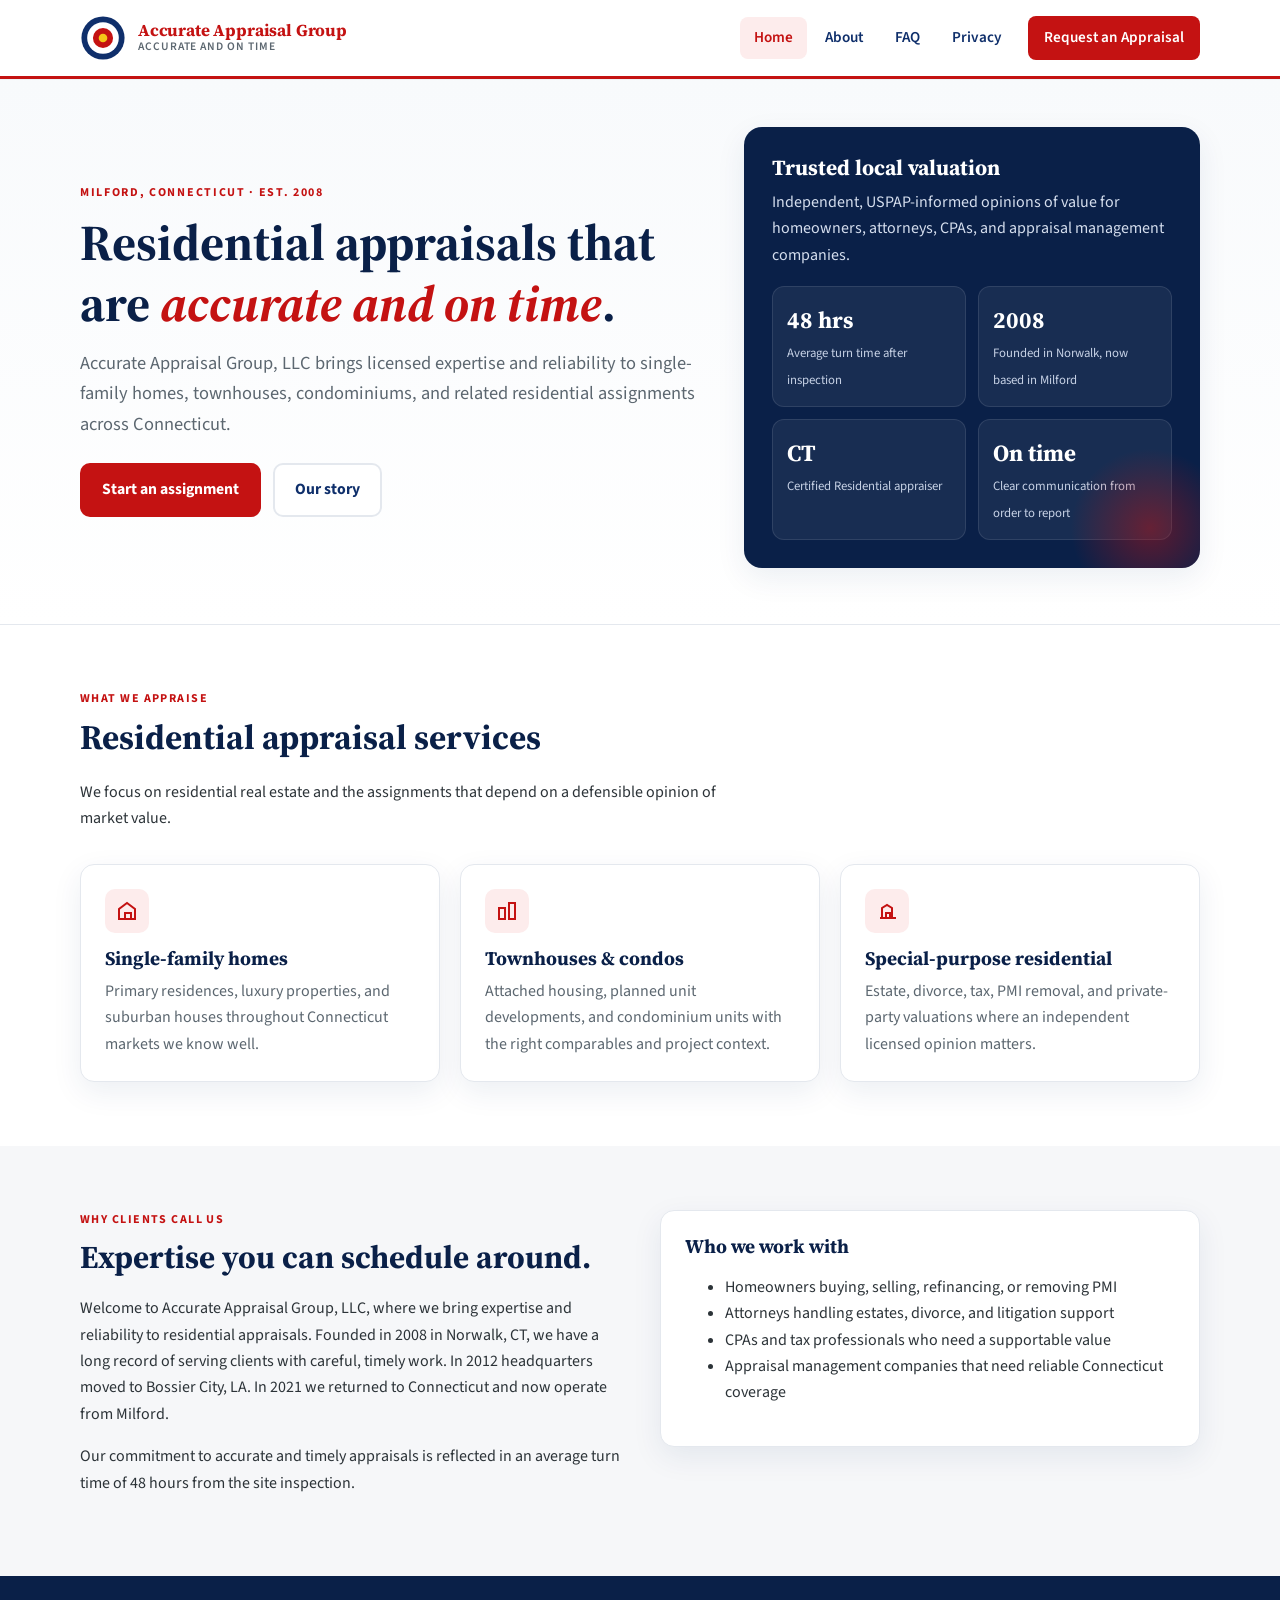
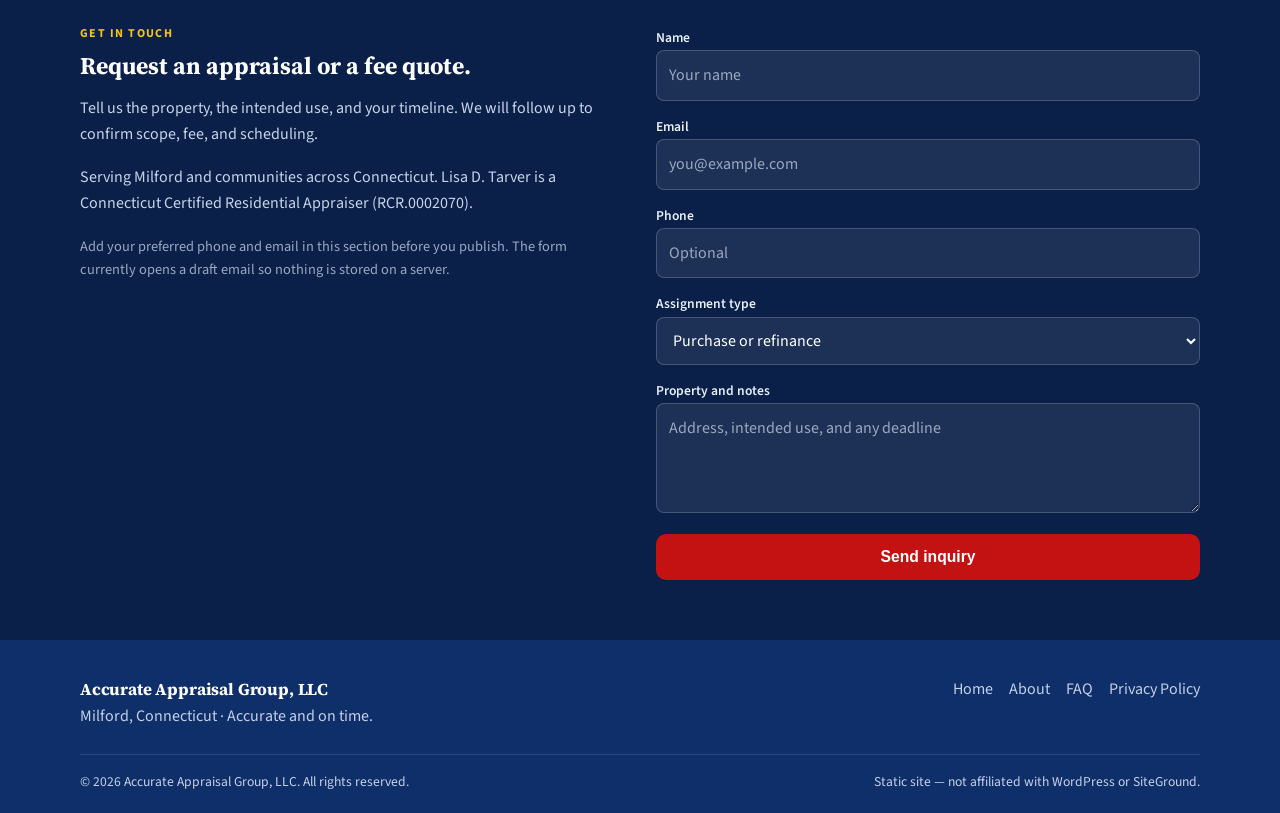
==== index.html @ 0fe3b52c "Fix stylesheet link path in index.html" ====
<!DOCTYPE html>
<html lang="en">
<head>
  <meta charset="utf-8">
  <meta name="viewport" content="width=device-width, initial-scale=1">
  <title>Accurate Appraisal Group, LLC | Residential Appraisals in Connecticut</title>
  <meta name="description" content="Accurate Appraisal Group, LLC provides accurate, timely residential appraisals in Connecticut. Founded in 2008. Average 48-hour turn time from inspection. Milford, CT.">
  <link rel="preconnect" href="https://fonts.googleapis.com">
  <link rel="preconnect" href="https://fonts.gstatic.com" crossorigin>
  <link href="https://fonts.googleapis.com/css2?family=Source+Sans+3:wght@400;600;700&family=Source+Serif+4:ital,wght@0,600;0,700;1,600&display=swap" rel="stylesheet">
  <link rel="stylesheet" href="styles.css">
  <link rel="icon" href="data:image/svg+xml,%3Csvg xmlns='http://www.w3.org/2000/svg' viewBox='0 0 64 64'%3E%3Ccircle cx='32' cy='32' r='30' fill='%230f2f6b'/%3E%3Ccircle cx='32' cy='32' r='22' fill='%23ffffff'/%3E%3Ccircle cx='32' cy='32' r='14' fill='%23c41212'/%3E%3Ccircle cx='32' cy='32' r='6' fill='%23f5c518'/%3E%3C/svg%3E">
</head>
<body>
  <header class="site-header">
    <div class="wrap header-inner">
      <a class="brand" href="index.html">
        <svg class="brand-mark" viewBox="0 0 64 64" aria-hidden="true">
          <circle cx="32" cy="32" r="30" fill="#0f2f6b"/>
          <circle cx="32" cy="32" r="22" fill="#fff"/>
          <circle cx="32" cy="32" r="14" fill="#c41212"/>
          <circle cx="32" cy="32" r="6" fill="#f5c518"/>
        </svg>
        <span class="brand-text">
          <span class="brand-name">Accurate Appraisal Group</span>
          <span class="brand-tag">Accurate and on time</span>
        </span>
      </a>
      <button class="menu-toggle" aria-label="Open menu" aria-expanded="false"><span></span><span></span><span></span></button>
      <nav class="nav">
        <a href="index.html" aria-current="page">Home</a>
        <a href="about.html">About</a>
        <a href="faq.html">FAQ</a>
        <a href="privacy.html">Privacy</a>
        <a class="nav-cta" href="#contact">Request an Appraisal</a>
      </nav>
    </div>
  </header>

  <main>
    <section class="hero">
      <div class="wrap hero-grid">
        <div>
          <div class="kicker">Milford, Connecticut · Est. 2008</div>
          <h1>Residential appraisals that are <em>accurate and on time</em>.</h1>
          <p class="lede">Accurate Appraisal Group, LLC brings licensed expertise and reliability to single-family homes, townhouses, condominiums, and related residential assignments across Connecticut.</p>
          <div class="hero-actions">
            <a class="btn btn-primary" href="#contact">Start an assignment</a>
            <a class="btn btn-ghost" href="about.html">Our story</a>
          </div>
        </div>
        <aside class="hero-card">
          <h2>Trusted local valuation</h2>
          <p>Independent, USPAP-informed opinions of value for homeowners, attorneys, CPAs, and appraisal management companies.</p>
          <div class="stat-row">
            <div class="stat"><b>48 hrs</b><span>Average turn time after inspection</span></div>
            <div class="stat"><b>2008</b><span>Founded in Norwalk, now based in Milford</span></div>
            <div class="stat"><b>CT</b><span>Certified Residential appraiser</span></div>
            <div class="stat"><b>On time</b><span>Clear communication from order to report</span></div>
          </div>
        </aside>
      </div>
    </section>

    <section class="section">
      <div class="wrap">
        <div class="section-head">
          <div class="eyebrow">What we appraise</div>
          <h2>Residential appraisal services</h2>
          <p>We focus on residential real estate and the assignments that depend on a defensible opinion of market value.</p>
        </div>
        <div class="cards">
          <article class="card">
            <div class="icon" aria-hidden="true">
              <svg width="22" height="22" fill="none" stroke="currentColor" stroke-width="2"><path d="M3 19V9l8-6 8 6v10H3z"/><path d="M9 19v-6h6v6"/></svg>
            </div>
            <h3>Single-family homes</h3>
            <p>Primary residences, luxury properties, and suburban houses throughout Connecticut markets we know well.</p>
          </article>
          <article class="card">
            <div class="icon" aria-hidden="true">
              <svg width="22" height="22" fill="none" stroke="currentColor" stroke-width="2"><rect x="3" y="8" width="6" height="11"/><rect x="13" y="3" width="6" height="16"/></svg>
            </div>
            <h3>Townhouses &amp; condos</h3>
            <p>Attached housing, planned unit developments, and condominium units with the right comparables and project context.</p>
          </article>
          <article class="card">
            <div class="icon" aria-hidden="true">
              <svg width="22" height="22" fill="none" stroke="currentColor" stroke-width="2"><path d="M4 18h16M6 18V8l5-3 5 3v10"/><path d="M10 18v-5h4v5"/></svg>
            </div>
            <h3>Special-purpose residential</h3>
            <p>Estate, divorce, tax, PMI removal, and private-party valuations where an independent licensed opinion matters.</p>
          </article>
        </div>
      </div>
    </section>

    <section class="section section-alt">
      <div class="wrap two-col">
        <div class="prose">
          <div class="eyebrow">Why clients call us</div>
          <h2>Expertise you can schedule around.</h2>
          <p>Welcome to Accurate Appraisal Group, LLC, where we bring expertise and reliability to residential appraisals. Founded in 2008 in Norwalk, CT, we have a long record of serving clients with careful, timely work. In 2012 headquarters moved to Bossier City, LA. In 2021 we returned to Connecticut and now operate from Milford.</p>
          <p>Our commitment to accurate and timely appraisals is reflected in an average turn time of 48 hours from the site inspection.</p>
        </div>
        <div>
          <div class="card">
            <h3>Who we work with</h3>
            <ul>
              <li>Homeowners buying, selling, refinancing, or removing PMI</li>
              <li>Attorneys handling estates, divorce, and litigation support</li>
              <li>CPAs and tax professionals who need a supportable value</li>
              <li>Appraisal management companies that need reliable Connecticut coverage</li>
            </ul>
          </div>
        </div>
      </div>
    </section>

    <section class="contact-strip" id="contact">
      <div class="wrap contact-grid">
        <div>
          <div class="eyebrow" style="color:#f5c518">Get in touch</div>
          <h2>Request an appraisal or a fee quote.</h2>
          <p>Tell us the property, the intended use, and your timeline. We will follow up to confirm scope, fee, and scheduling.</p>
          <p class="hint">Serving Milford and communities across Connecticut. Lisa D. Tarver is a Connecticut Certified Residential Appraiser (RCR.0002070).</p>
          <p style="margin-top:18px;color:#9aa8c0;font-size:.9rem;">Add your preferred phone and email in this section before you publish. The form currently opens a draft email so nothing is stored on a server.</p>
        </div>
        <form class="form" id="inquiry-form">
          <div>
            <label for="name">Name</label>
            <input id="name" name="name" autocomplete="name" required placeholder="Your name">
          </div>
          <div>
            <label for="email">Email</label>
            <input id="email" name="email" type="email" autocomplete="email" required placeholder="you@example.com">
          </div>
          <div>
            <label for="phone">Phone</label>
            <input id="phone" name="phone" type="tel" autocomplete="tel" placeholder="Optional">
          </div>
          <div>
            <label for="type">Assignment type</label>
            <select id="type" name="type">
              <option>Purchase or refinance</option>
              <option>Estate or probate</option>
              <option>Divorce or equitable distribution</option>
              <option>PMI removal</option>
              <option>Tax or consulting</option>
              <option>AMC / lender order</option>
              <option>Other</option>
            </select>
          </div>
          <div>
            <label for="message">Property and notes</label>
            <textarea id="message" name="message" required placeholder="Address, intended use, and any deadline"></textarea>
          </div>
          <button class="btn btn-primary" type="submit">Send inquiry</button>
          <div class="hint" id="form-status" role="status"></div>
        </form>
      </div>
    </section>
  </main>

  <footer class="site-footer">
    <div class="wrap footer-top">
      <div class="footer-brand">
        <div class="brand-name">Accurate Appraisal Group, LLC</div>
        <div>Milford, Connecticut · Accurate and on time.</div>
      </div>
      <nav class="footer-nav">
        <a href="index.html">Home</a>
        <a href="about.html">About</a>
        <a href="faq.html">FAQ</a>
        <a href="privacy.html">Privacy Policy</a>
      </nav>
    </div>
    <div class="wrap footer-bottom">
      <span>&copy; 2026 Accurate Appraisal Group, LLC. All rights reserved.</span>
      <span>Static site — not affiliated with WordPress or SiteGround.</span>
    </div>
  </footer>
  <script src="js/main.js"></script>
</body>
</html>
---- styles.css ----
/* Accurate Appraisal Group, LLC — static site styles
   Color language taken from the current WordPress site:
   bright header red, navy accent bar, warm gray body text, white canvas. */

:root {
  --red: #c41212;
  --red-dark: #9a0e0e;
  --red-soft: #fdecec;
  --navy: #0f2f6b;
  --navy-deep: #0a2048;
  --blue: #1d4ed8;
  --gold: #f5c518;
  --ink: #2c3338;
  --muted: #5c6770;
  --line: #e4e8ee;
  --paper: #ffffff;
  --wash: #f6f7f9;
  --shadow: 0 10px 30px rgba(15, 47, 107, 0.08);
  --radius: 14px;
  --max: 1120px;
  --header-h: 76px;
}

*, *::before, *::after { box-sizing: border-box; }
html { scroll-behavior: smooth; }
body {
  margin: 0;
  font-family: "Source Sans 3", "Segoe UI", Helvetica, Arial, sans-serif;
  color: var(--ink);
  background: var(--paper);
  line-height: 1.65;
  min-height: 100vh;
  display: flex;
  flex-direction: column;
}
img { max-width: 100%; display: block; }
a { color: var(--navy); text-decoration: none; }
a:hover { color: var(--red); }
h1, h2, h3, h4 {
  font-family: "Source Serif 4", Georgia, "Times New Roman", serif;
  line-height: 1.2;
  color: var(--navy-deep);
  margin: 0 0 0.6em;
}
p { margin: 0 0 1em; }
.wrap { width: min(var(--max), calc(100% - 40px)); margin-inline: auto; }

/* Header */
.site-header {
  position: sticky;
  top: 0;
  z-index: 40;
  background: var(--paper);
  border-bottom: 3px solid var(--red);
  box-shadow: 0 1px 0 rgba(15,47,107,.04);
}
.header-inner {
  display: flex;
  align-items: center;
  justify-content: space-between;
  min-height: var(--header-h);
  gap: 20px;
}
.brand {
  display: flex;
  align-items: center;
  gap: 12px;
  color: var(--navy-deep);
}
.brand:hover { color: var(--navy-deep); }
.brand-mark { width: 46px; height: 46px; flex-shrink: 0; }
.brand-text { display: flex; flex-direction: column; line-height: 1.1; }
.brand-name {
  font-family: "Source Serif 4", Georgia, serif;
  font-weight: 700;
  font-size: 1.05rem;
  color: var(--red);
  letter-spacing: -0.01em;
}
.brand-tag {
  font-size: 0.72rem;
  letter-spacing: 0.08em;
  text-transform: uppercase;
  color: var(--muted);
  font-weight: 600;
}
.nav {
  display: flex;
  align-items: center;
  gap: 4px;
}
.nav a {
  padding: 8px 14px;
  font-weight: 600;
  font-size: 0.95rem;
  color: var(--navy);
  border-radius: 8px;
}
.nav a:hover, .nav a[aria-current="page"] {
  background: var(--red-soft);
  color: var(--red);
}
.nav-cta {
  margin-left: 8px;
  background: var(--red) !important;
  color: #fff !important;
  padding: 9px 16px !important;
}
.nav-cta:hover { background: var(--red-dark) !important; }
.menu-toggle {
  display: none;
  background: none;
  border: 1px solid var(--line);
  border-radius: 8px;
  padding: 8px 10px;
  cursor: pointer;
}
.menu-toggle span {
  display: block;
  width: 20px;
  height: 2px;
  background: var(--navy);
  margin: 4px 0;
}

/* Hero */
.hero {
  background:
    linear-gradient(180deg, #f8fafc 0%, #ffffff 100%);
  border-bottom: 1px solid var(--line);
  padding: 48px 0 56px;
}
.hero-grid {
  display: grid;
  grid-template-columns: 1.15fr 0.85fr;
  gap: 48px;
  align-items: center;
}
.kicker {
  display: inline-block;
  font-size: 0.75rem;
  font-weight: 700;
  letter-spacing: 0.14em;
  text-transform: uppercase;
  color: var(--red);
  margin-bottom: 10px;
}
.hero h1 {
  font-size: clamp(2rem, 4vw, 3.15rem);
  color: var(--navy-deep);
  margin-bottom: 14px;
}
.hero h1 em {
  font-style: italic;
  color: var(--red);
}
.lede { font-size: 1.15rem; color: var(--muted); max-width: 36em; }
.hero-actions { display: flex; flex-wrap: wrap; gap: 12px; margin-top: 24px; }
.btn {
  display: inline-flex;
  align-items: center;
  justify-content: center;
  gap: 8px;
  padding: 12px 20px;
  border-radius: 10px;
  font-weight: 700;
  border: 2px solid transparent;
  cursor: pointer;
  font-size: 0.98rem;
}
.btn-primary { background: var(--red); color: #fff; }
.btn-primary:hover { background: var(--red-dark); color: #fff; }
.btn-ghost { background: #fff; color: var(--navy); border-color: var(--line); }
.btn-ghost:hover { border-color: var(--navy); color: var(--navy); }
.hero-card {
  background: var(--navy-deep);
  color: #fff;
  border-radius: 18px;
  padding: 28px;
  box-shadow: var(--shadow);
  position: relative;
  overflow: hidden;
}
.hero-card::after {
  content: "";
  position: absolute;
  inset: auto -30px -40px auto;
  width: 160px; height: 160px;
  background: radial-gradient(circle, rgba(196,18,18,.45), transparent 70%);
}
.hero-card h2 { color: #fff; font-size: 1.35rem; margin-bottom: 8px; }
.hero-card p { color: #d5deee; margin-bottom: 18px; }
.stat-row { display: grid; grid-template-columns: 1fr 1fr; gap: 12px; }
.stat {
  background: rgba(255,255,255,.06);
  border: 1px solid rgba(255,255,255,.1);
  border-radius: 12px;
  padding: 14px;
}
.stat b { display: block; font-size: 1.45rem; color: #fff; font-family: "Source Serif 4", serif; }
.stat span { font-size: 0.8rem; color: #c5d0e4; }

/* Sections */
.section { padding: 64px 0; }
.section-alt { background: var(--wash); }
.section-head { max-width: 640px; margin-bottom: 32px; }
.section-head h2 { font-size: clamp(1.6rem, 3vw, 2.15rem); }
.eyebrow { color: var(--red); font-weight: 700; letter-spacing: .12em; text-transform: uppercase; font-size: .75rem; margin-bottom: 8px; }

.cards {
  display: grid;
  grid-template-columns: repeat(3, 1fr);
  gap: 20px;
}
.card {
  background: var(--paper);
  border: 1px solid var(--line);
  border-radius: var(--radius);
  padding: 24px;
  box-shadow: var(--shadow);
}
.card .icon {
  width: 44px; height: 44px;
  border-radius: 10px;
  background: var(--red-soft);
  color: var(--red);
  display: grid; place-items: center;
  margin-bottom: 14px;
}
.card h3 { font-size: 1.2rem; margin-bottom: 8px; }
.card p { color: var(--muted); margin: 0; }

.two-col {
  display: grid;
  grid-template-columns: 1fr 1fr;
  gap: 40px;
  align-items: start;
}
.prose h2 { font-size: 2rem; }
.prose h3 { font-size: 1.25rem; margin-top: 1.4em; }
.prose ul, .prose ol { padding-left: 1.15em; color: var(--muted); }
.prose li { margin-bottom: 0.45em; }
.note {
  background: #fff;
  border-left: 4px solid var(--red);
  padding: 16px 18px;
  border-radius: 0 10px 10px 0;
  color: var(--muted);
}

/* FAQ */
.faq-list { display: grid; gap: 12px; }
details.faq {
  background: #fff;
  border: 1px solid var(--line);
  border-radius: 12px;
  padding: 4px 18px;
}
details.faq summary {
  cursor: pointer;
  font-weight: 700;
  color: var(--navy-deep);
  padding: 14px 0;
  list-style: none;
  display: flex;
  justify-content: space-between;
  align-items: center;
  gap: 16px;
}
details.faq summary::-webkit-details-marker { display: none; }
details.faq summary::after {
  content: "+";
  color: var(--red);
  font-size: 1.4rem;
  font-weight: 500;
}
details.faq[open] summary::after { content: "–"; }
details.faq p { color: var(--muted); padding-bottom: 14px; }

/* Contact strip */
.contact-strip {
  background: var(--navy-deep);
  color: #fff;
  padding: 48px 0;
}
.contact-strip h2 { color: #fff; }
.contact-strip p { color: #c9d4e8; }
.contact-grid {
  display: grid;
  grid-template-columns: 1fr 1fr;
  gap: 32px;
  align-items: start;
}
.form {
  display: grid;
  gap: 12px;
}
.form label { font-size: .85rem; font-weight: 600; color: #e8eef8; }
.form input, .form textarea, .form select {
  width: 100%;
  padding: 11px 12px;
  border-radius: 8px;
  border: 1px solid rgba(255,255,255,.18);
  background: rgba(255,255,255,.08);
  color: #fff;
  font: inherit;
}
.form input::placeholder, .form textarea::placeholder { color: #9aa8c0; }
.form textarea { min-height: 110px; resize: vertical; }
.form .hint { font-size: .8rem; color: #9aa8c0; }

/* Footer */
.site-footer {
  margin-top: auto;
  background: var(--navy);
  color: #c5d0e4;
  padding: 36px 0 20px;
}
.footer-top {
  display: flex;
  justify-content: space-between;
  gap: 24px;
  flex-wrap: wrap;
  padding-bottom: 24px;
  border-bottom: 1px solid rgba(255,255,255,.12);
}
.footer-brand .brand-name { color: #fff; }
.footer-nav { display: flex; gap: 16px; flex-wrap: wrap; }
.footer-nav a { color: #c5d0e4; }
.footer-nav a:hover { color: #fff; }
.footer-bottom {
  display: flex;
  justify-content: space-between;
  gap: 12px;
  flex-wrap: wrap;
  padding-top: 16px;
  font-size: .85rem;
}

/* Page header */
.page-hero {
  background: linear-gradient(180deg, #f8fafc, #fff);
  border-bottom: 1px solid var(--line);
  padding: 36px 0 28px;
}
.page-hero h1 { font-size: clamp(1.8rem, 3.4vw, 2.6rem); margin: 0 0 8px; }
.crumbs { font-size: .88rem; color: var(--muted); }

/* Timeline */
.timeline { border-left: 3px solid var(--red-soft); padding-left: 22px; }
.tl-item { position: relative; margin-bottom: 22px; }
.tl-item::before {
  content: "";
  position: absolute;
  left: -29px; top: 6px;
  width: 12px; height: 12px;
  background: var(--red);
  border-radius: 50%;
  box-shadow: 0 0 0 4px var(--red-soft);
}
.tl-item strong { color: var(--red); }

@media (max-width: 860px) {
  .hero-grid, .cards, .two-col, .contact-grid { grid-template-columns: 1fr; }
  .menu-toggle { display: block; }
  .nav {
    display: none;
    position: absolute;
    top: var(--header-h);
    left: 0; right: 0;
    background: #fff;
    flex-direction: column;
    padding: 12px 16px 18px;
    border-bottom: 1px solid var(--line);
    box-shadow: var(--shadow);
  }
  .nav.open { display: flex; }
  .nav-cta { margin: 8px 0 0; }
}
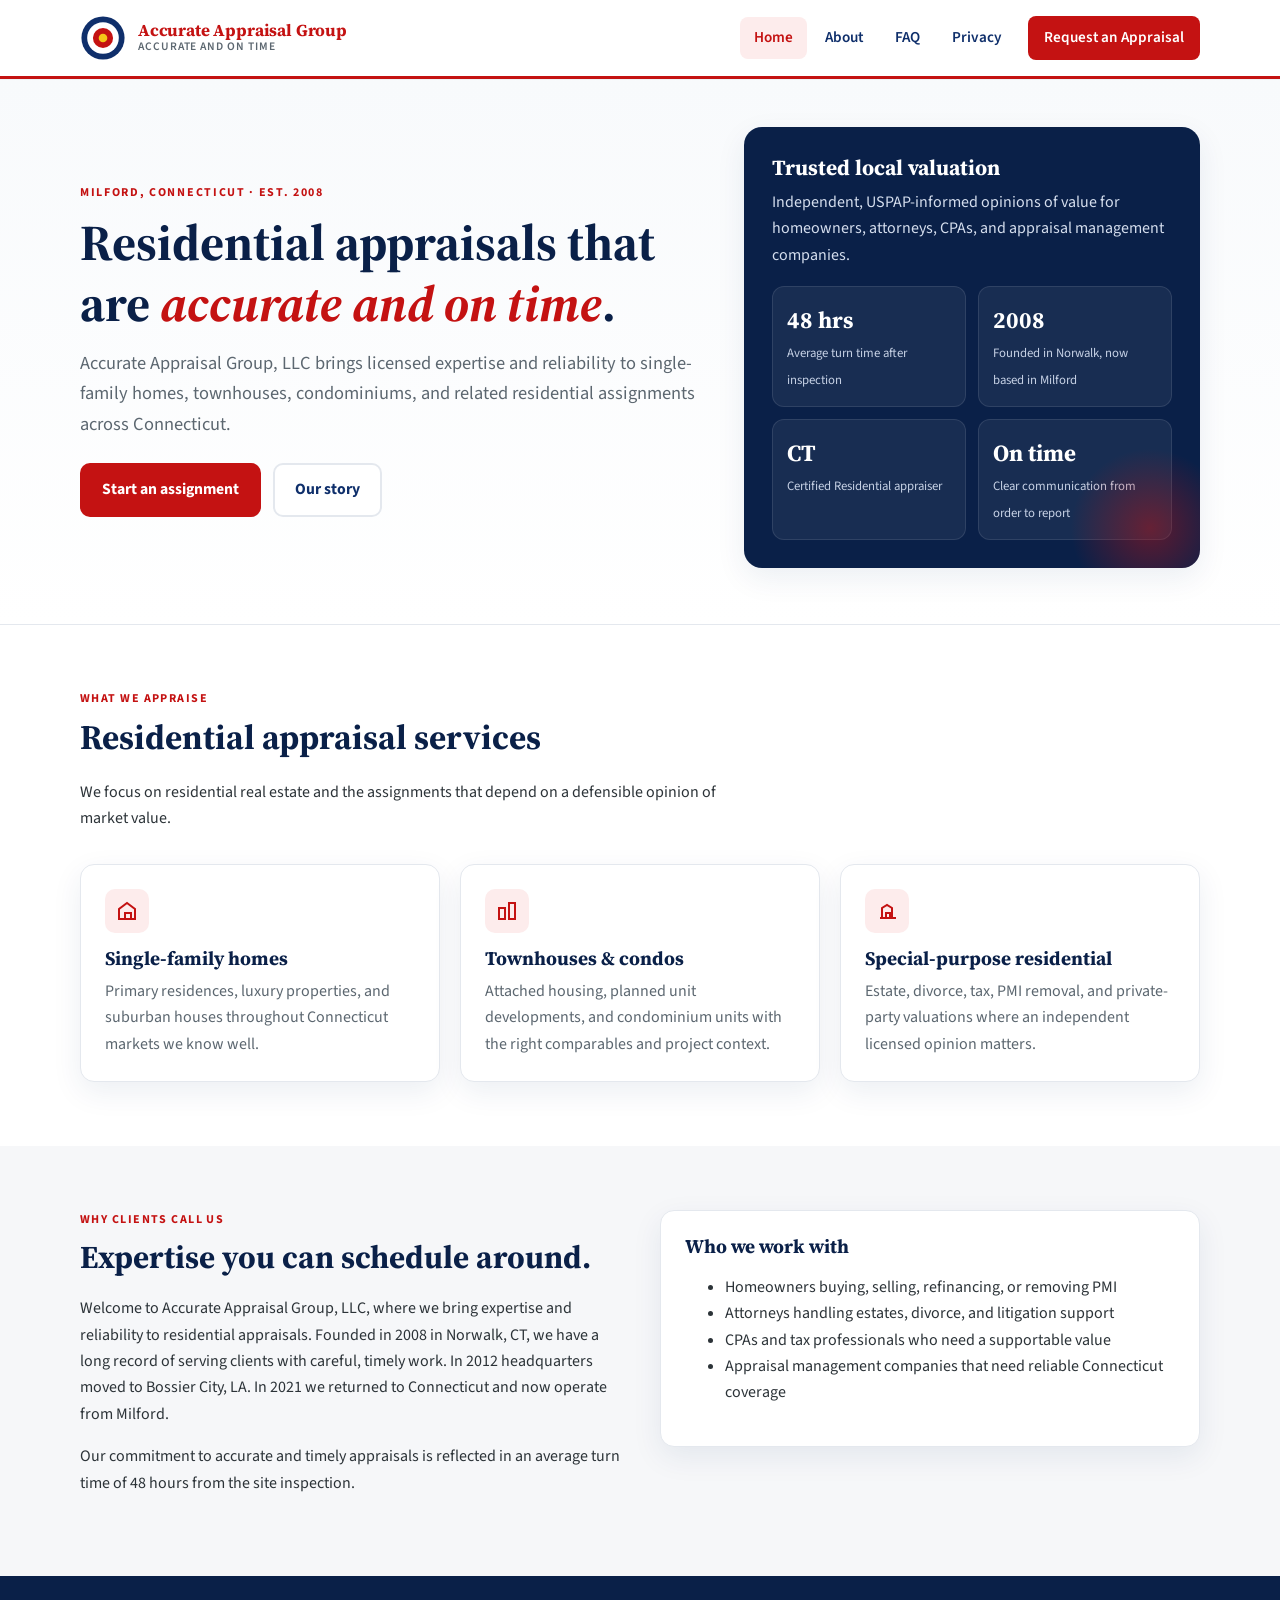
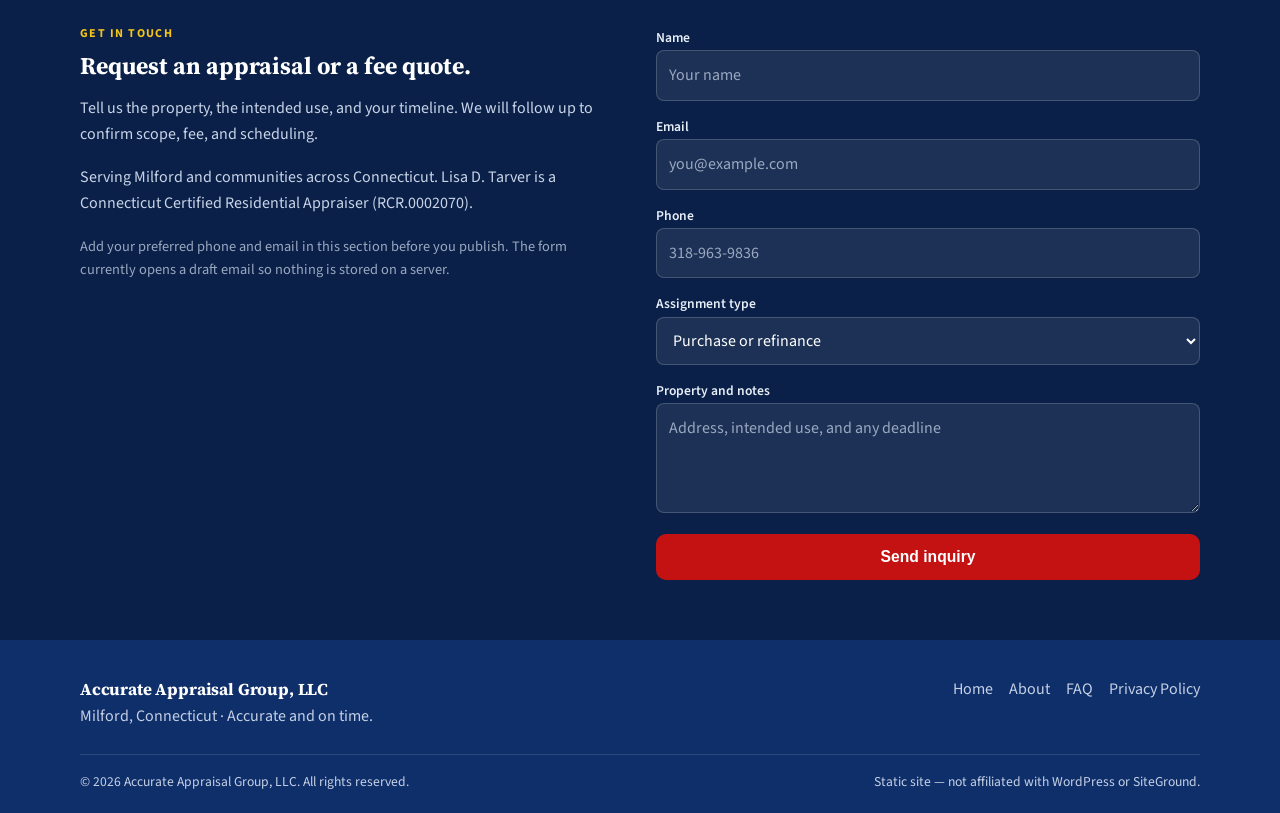
==== commit 06753dce: "Change phone input placeholder text Updated phone input placeholder to a sample number." ====
--- a/index.html
+++ b/index.html
@@ -137,7 +137,7 @@
           </div>
           <div>
             <label for="phone">Phone</label>
-            <input id="phone" name="phone" type="tel" autocomplete="tel" placeholder="Optional">
+            <input id="phone" name="phone" type="tel" autocomplete="tel" placeholder="318-963-9836">
           </div>
           <div>
             <label for="type">Assignment type</label>
@@ -180,6 +180,6 @@
       <span>Static site — not affiliated with WordPress or SiteGround.</span>
     </div>
   </footer>
-  <script src="js/main.js"></script>
+  <script src="main.js"></script>
 </body>
 </html>
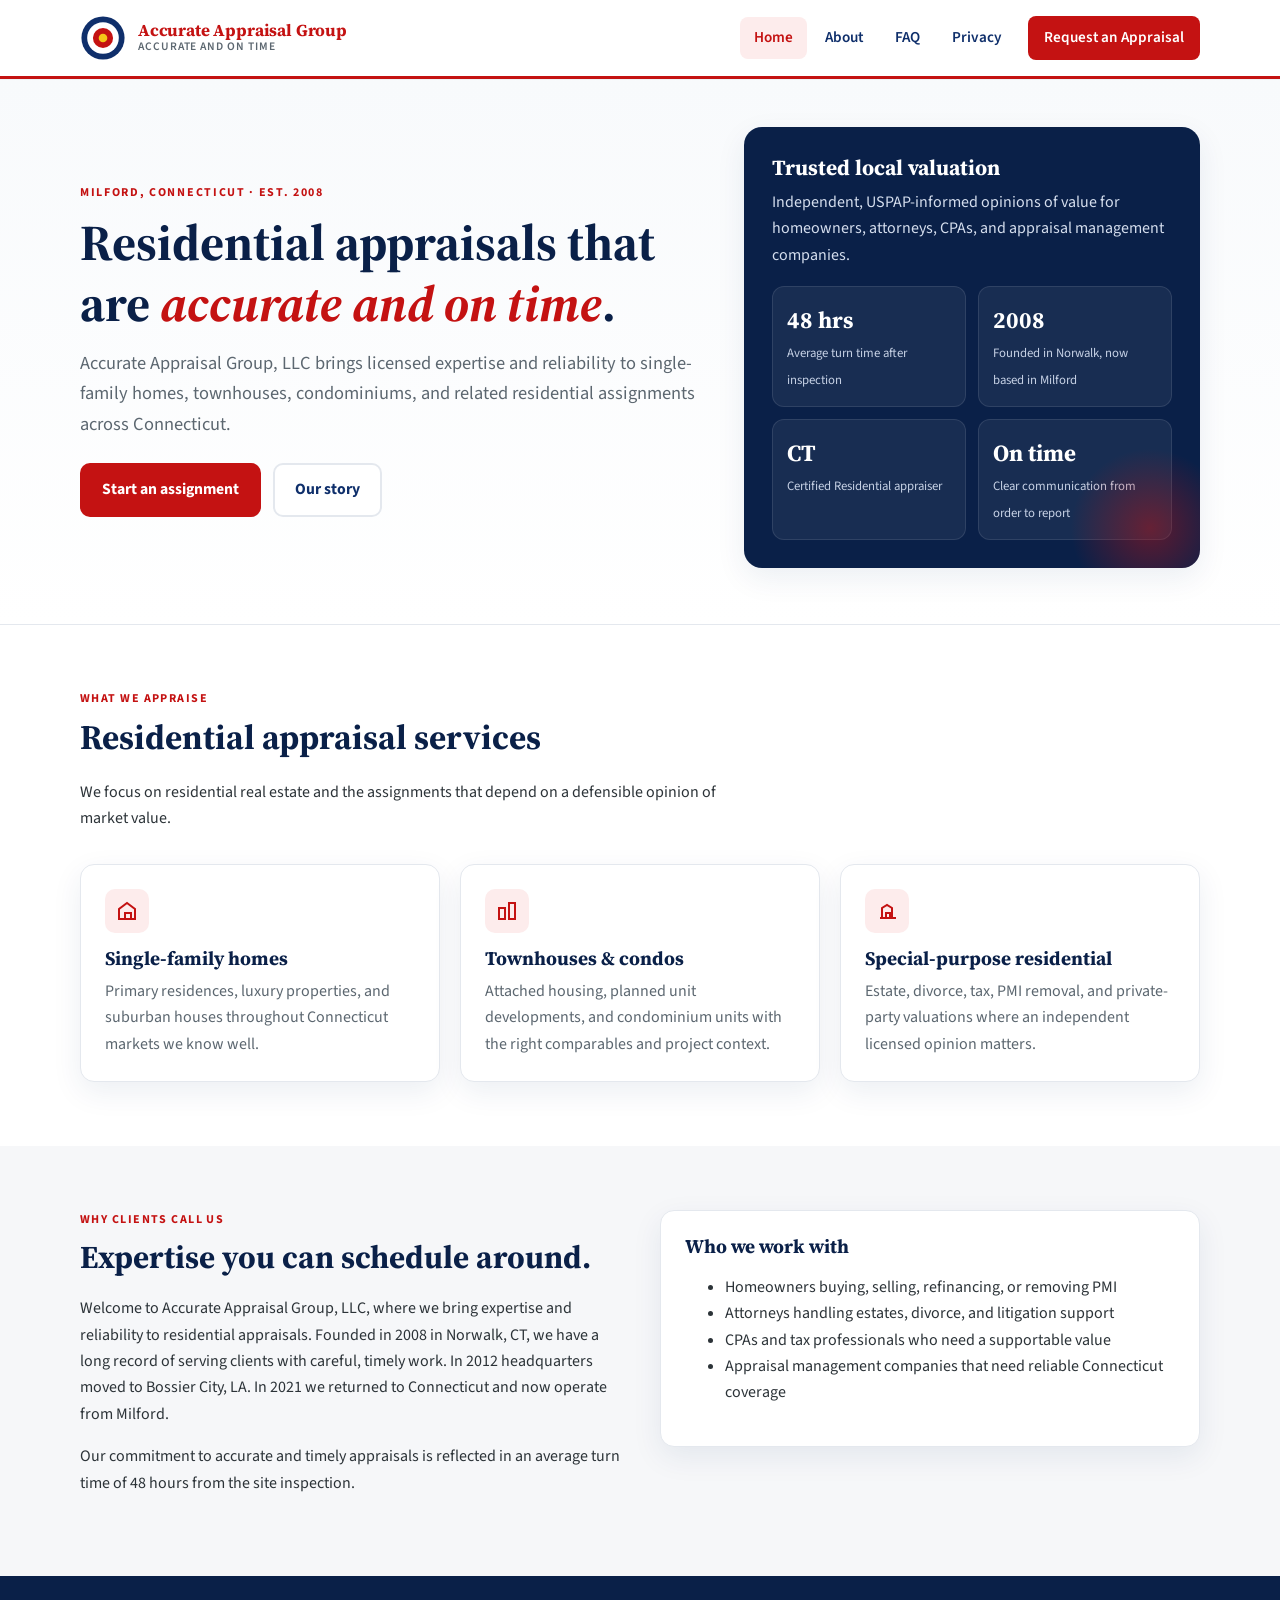
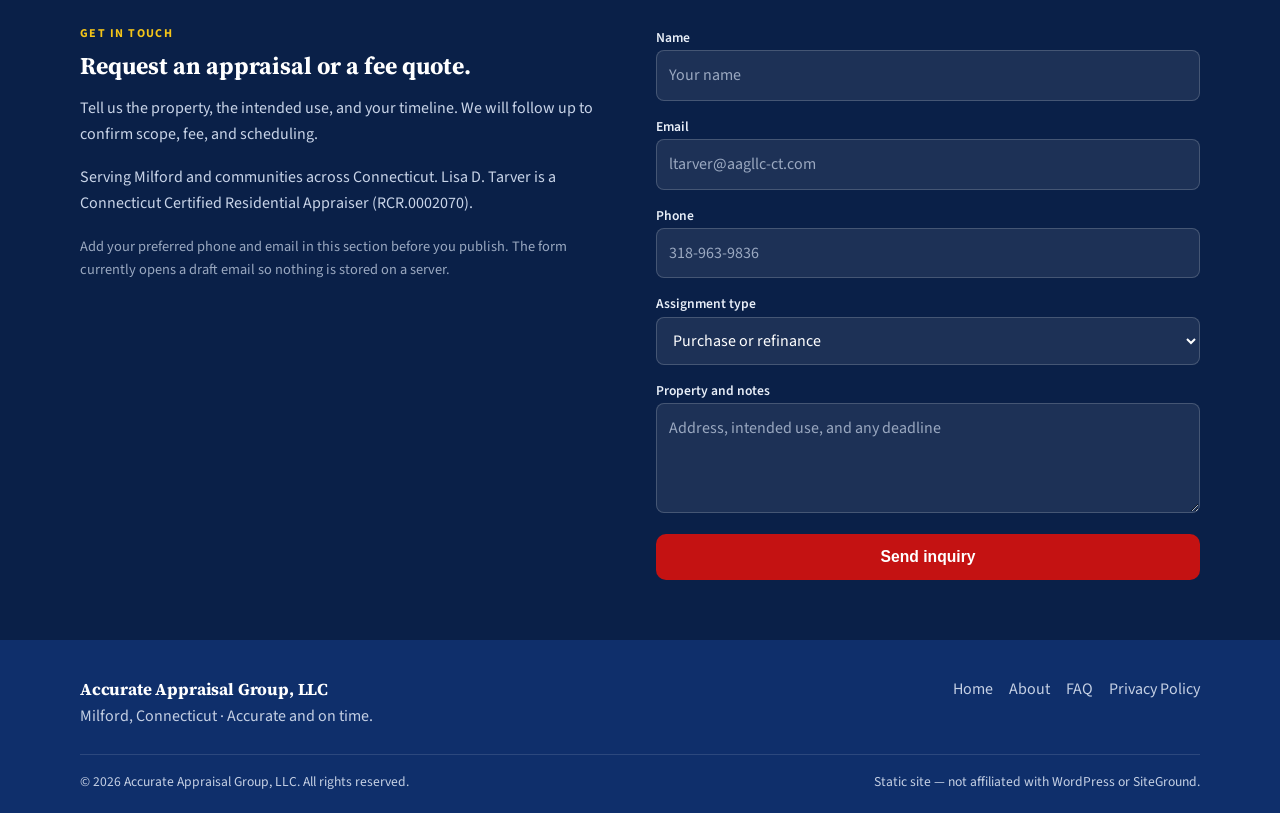
==== commit a78dc859: "Update email placeholder in index.html" ====
--- a/index.html
+++ b/index.html
@@ -133,7 +133,7 @@
           </div>
           <div>
             <label for="email">Email</label>
-            <input id="email" name="email" type="email" autocomplete="email" required placeholder="you@example.com">
+            <input id="email" name="email" type="email" autocomplete="email" required placeholder="ltarver@aagllc-ct.com">
           </div>
           <div>
             <label for="phone">Phone</label>
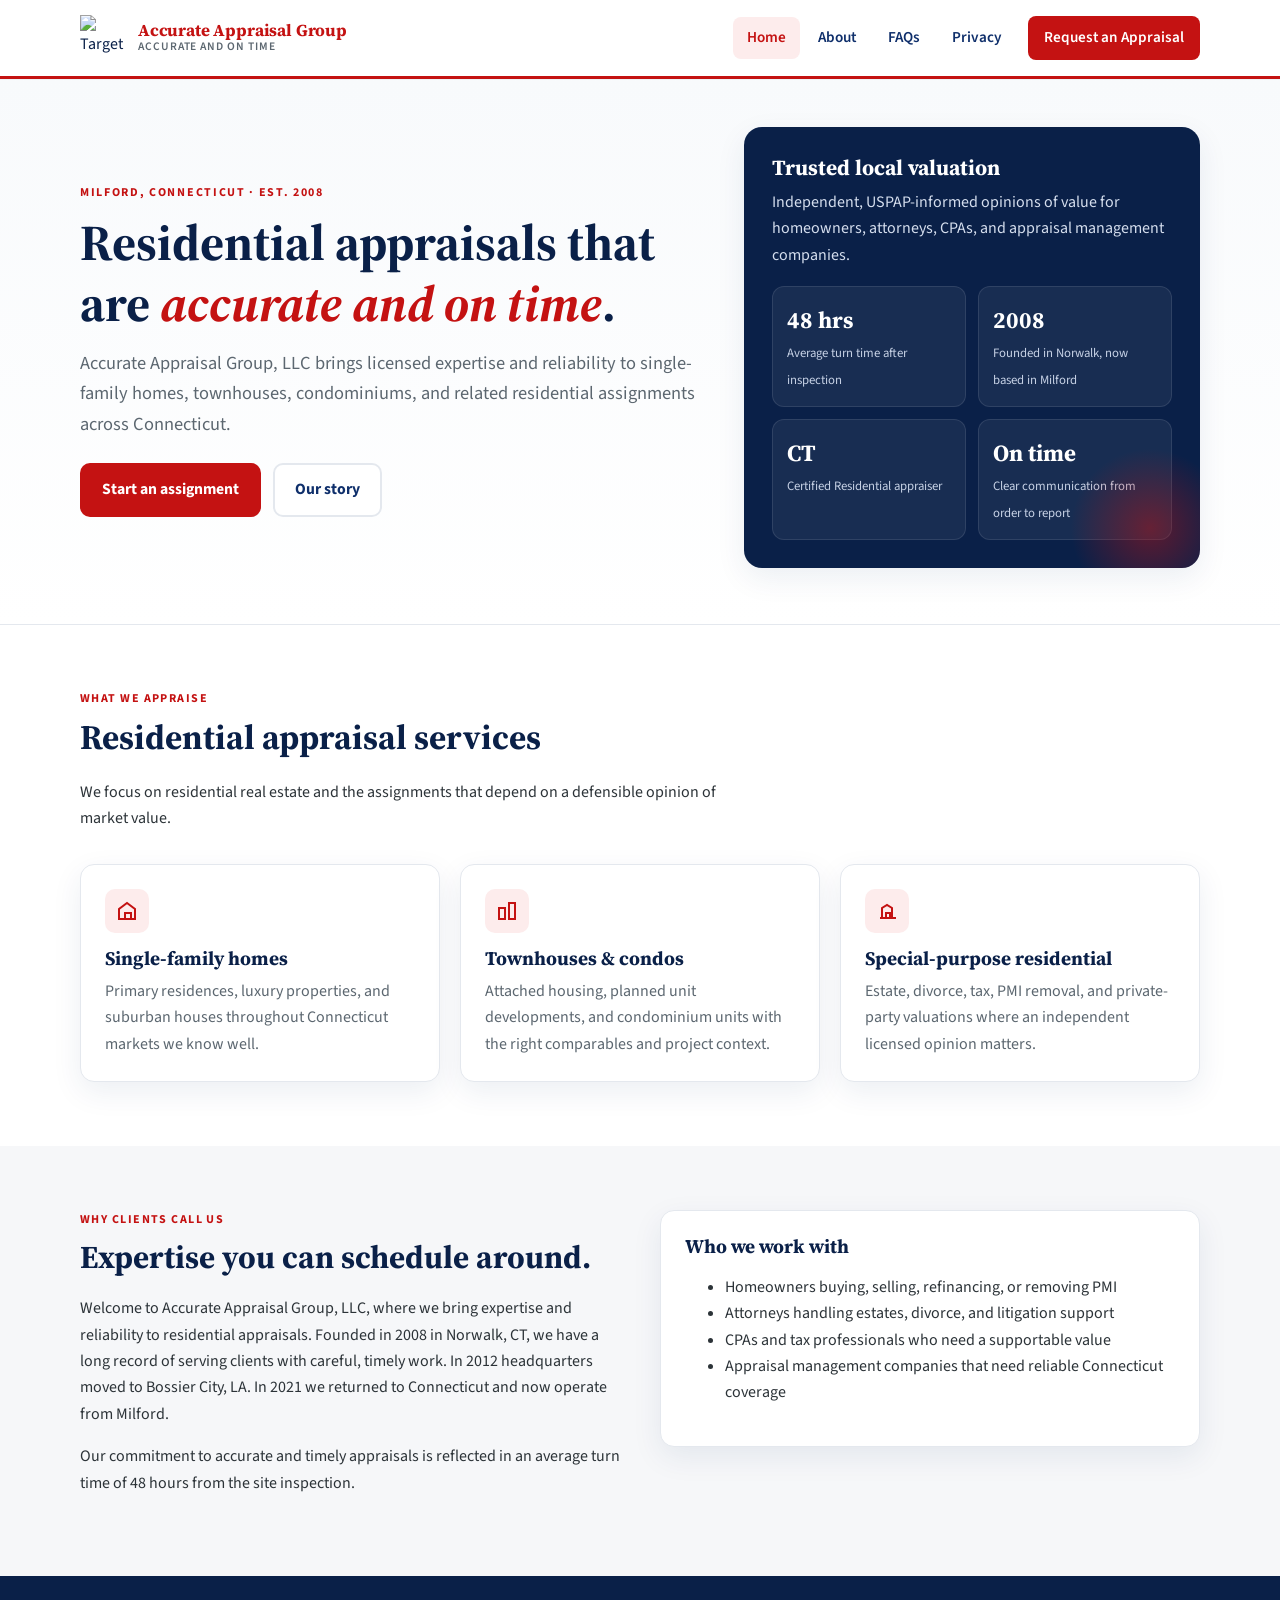
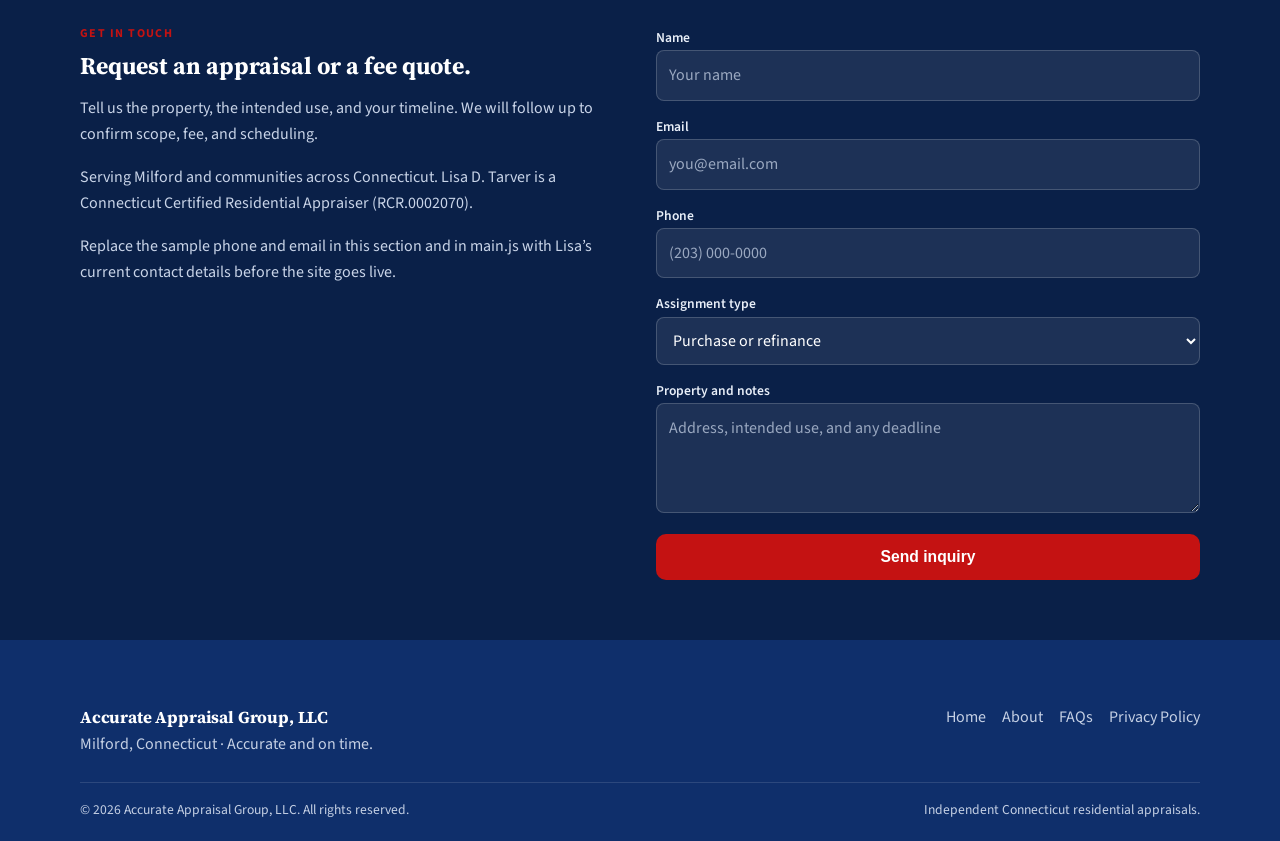
==== commit 31a1322e: "Add files via upload" ====
--- a/index.html
+++ b/index.html
@@ -7,20 +7,15 @@
   <meta name="description" content="Accurate Appraisal Group, LLC provides accurate, timely residential appraisals in Connecticut. Founded in 2008. Average 48-hour turn time from inspection. Milford, CT.">
   <link rel="preconnect" href="https://fonts.googleapis.com">
   <link rel="preconnect" href="https://fonts.gstatic.com" crossorigin>
-  <link href="https://fonts.googleapis.com/css2?family=Source+Sans+3:wght@400;600;700&family=Source+Serif+4:ital,wght@0,600;0,700;1,600&display=swap" rel="stylesheet">
+  <link href="https://fonts.googleapis.com/css2?family=Cinzel:wght@600;700&family=Source+Sans+3:wght@400;600;700&family=Source+Serif+4:ital,wght@1,600&display=swap" rel="stylesheet">
   <link rel="stylesheet" href="styles.css">
-  <link rel="icon" href="data:image/svg+xml,%3Csvg xmlns='http://www.w3.org/2000/svg' viewBox='0 0 64 64'%3E%3Ccircle cx='32' cy='32' r='30' fill='%230f2f6b'/%3E%3Ccircle cx='32' cy='32' r='22' fill='%23ffffff'/%3E%3Ccircle cx='32' cy='32' r='14' fill='%23c41212'/%3E%3Ccircle cx='32' cy='32' r='6' fill='%23f5c518'/%3E%3C/svg%3E">
+  <link rel="icon" href="logo.svg" type="image/svg+xml">
 </head>
 <body>
   <header class="site-header">
     <div class="wrap header-inner">
       <a class="brand" href="index.html">
-        <svg class="brand-mark" viewBox="0 0 64 64" aria-hidden="true">
-          <circle cx="32" cy="32" r="30" fill="#0f2f6b"/>
-          <circle cx="32" cy="32" r="22" fill="#fff"/>
-          <circle cx="32" cy="32" r="14" fill="#c41212"/>
-          <circle cx="32" cy="32" r="6" fill="#f5c518"/>
-        </svg>
+        <img class="brand-mark" src="logo.svg" alt="Target with arrow in the bullseye">
         <span class="brand-text">
           <span class="brand-name">Accurate Appraisal Group</span>
           <span class="brand-tag">Accurate and on time</span>
@@ -30,11 +25,12 @@
       <nav class="nav">
         <a href="index.html" aria-current="page">Home</a>
         <a href="about.html">About</a>
-        <a href="faq.html">FAQ</a>
+        <a href="faq.html">FAQs</a>
         <a href="privacy.html">Privacy</a>
         <a class="nav-cta" href="#contact">Request an Appraisal</a>
       </nav>
     </div>
+    <div class="star-row" aria-hidden="true"></div>
   </header>
 
   <main>
@@ -61,6 +57,7 @@
         </aside>
       </div>
     </section>
+    <div class="stripe-bar" aria-hidden="true"></div>
 
     <section class="section">
       <div class="wrap">
@@ -120,11 +117,11 @@
     <section class="contact-strip" id="contact">
       <div class="wrap contact-grid">
         <div>
-          <div class="eyebrow" style="color:#f5c518">Get in touch</div>
+          <div class="eyebrow">Get in touch</div>
           <h2>Request an appraisal or a fee quote.</h2>
           <p>Tell us the property, the intended use, and your timeline. We will follow up to confirm scope, fee, and scheduling.</p>
           <p class="hint">Serving Milford and communities across Connecticut. Lisa D. Tarver is a Connecticut Certified Residential Appraiser (RCR.0002070).</p>
-          <p style="margin-top:18px;color:#9aa8c0;font-size:.9rem;">Add your preferred phone and email in this section before you publish. The form currently opens a draft email so nothing is stored on a server.</p>
+          <p class="hint">Replace the sample phone and email in this section and in main.js with Lisa’s current contact details before the site goes live.</p>
         </div>
         <form class="form" id="inquiry-form">
           <div>
@@ -133,11 +130,11 @@
           </div>
           <div>
             <label for="email">Email</label>
-            <input id="email" name="email" type="email" autocomplete="email" required placeholder="ltarver@aagllc-ct.com">
+            <input id="email" name="email" type="email" autocomplete="email" required placeholder="you@email.com">
           </div>
           <div>
             <label for="phone">Phone</label>
-            <input id="phone" name="phone" type="tel" autocomplete="tel" placeholder="318-963-9836">
+            <input id="phone" name="phone" type="tel" autocomplete="tel" placeholder="(203) 000-0000">
           </div>
           <div>
             <label for="type">Assignment type</label>
@@ -163,7 +160,8 @@
   </main>
 
   <footer class="site-footer">
-    <div class="wrap footer-top">
+    <div class="stripe-bar" aria-hidden="true"></div>
+    <div class="wrap footer-top" style="padding-top:28px">
       <div class="footer-brand">
         <div class="brand-name">Accurate Appraisal Group, LLC</div>
         <div>Milford, Connecticut · Accurate and on time.</div>
@@ -171,13 +169,13 @@
       <nav class="footer-nav">
         <a href="index.html">Home</a>
         <a href="about.html">About</a>
-        <a href="faq.html">FAQ</a>
+        <a href="faq.html">FAQs</a>
         <a href="privacy.html">Privacy Policy</a>
       </nav>
     </div>
     <div class="wrap footer-bottom">
       <span>&copy; 2026 Accurate Appraisal Group, LLC. All rights reserved.</span>
-      <span>Static site — not affiliated with WordPress or SiteGround.</span>
+      <span>Independent Connecticut residential appraisals.</span>
     </div>
   </footer>
   <script src="main.js"></script>
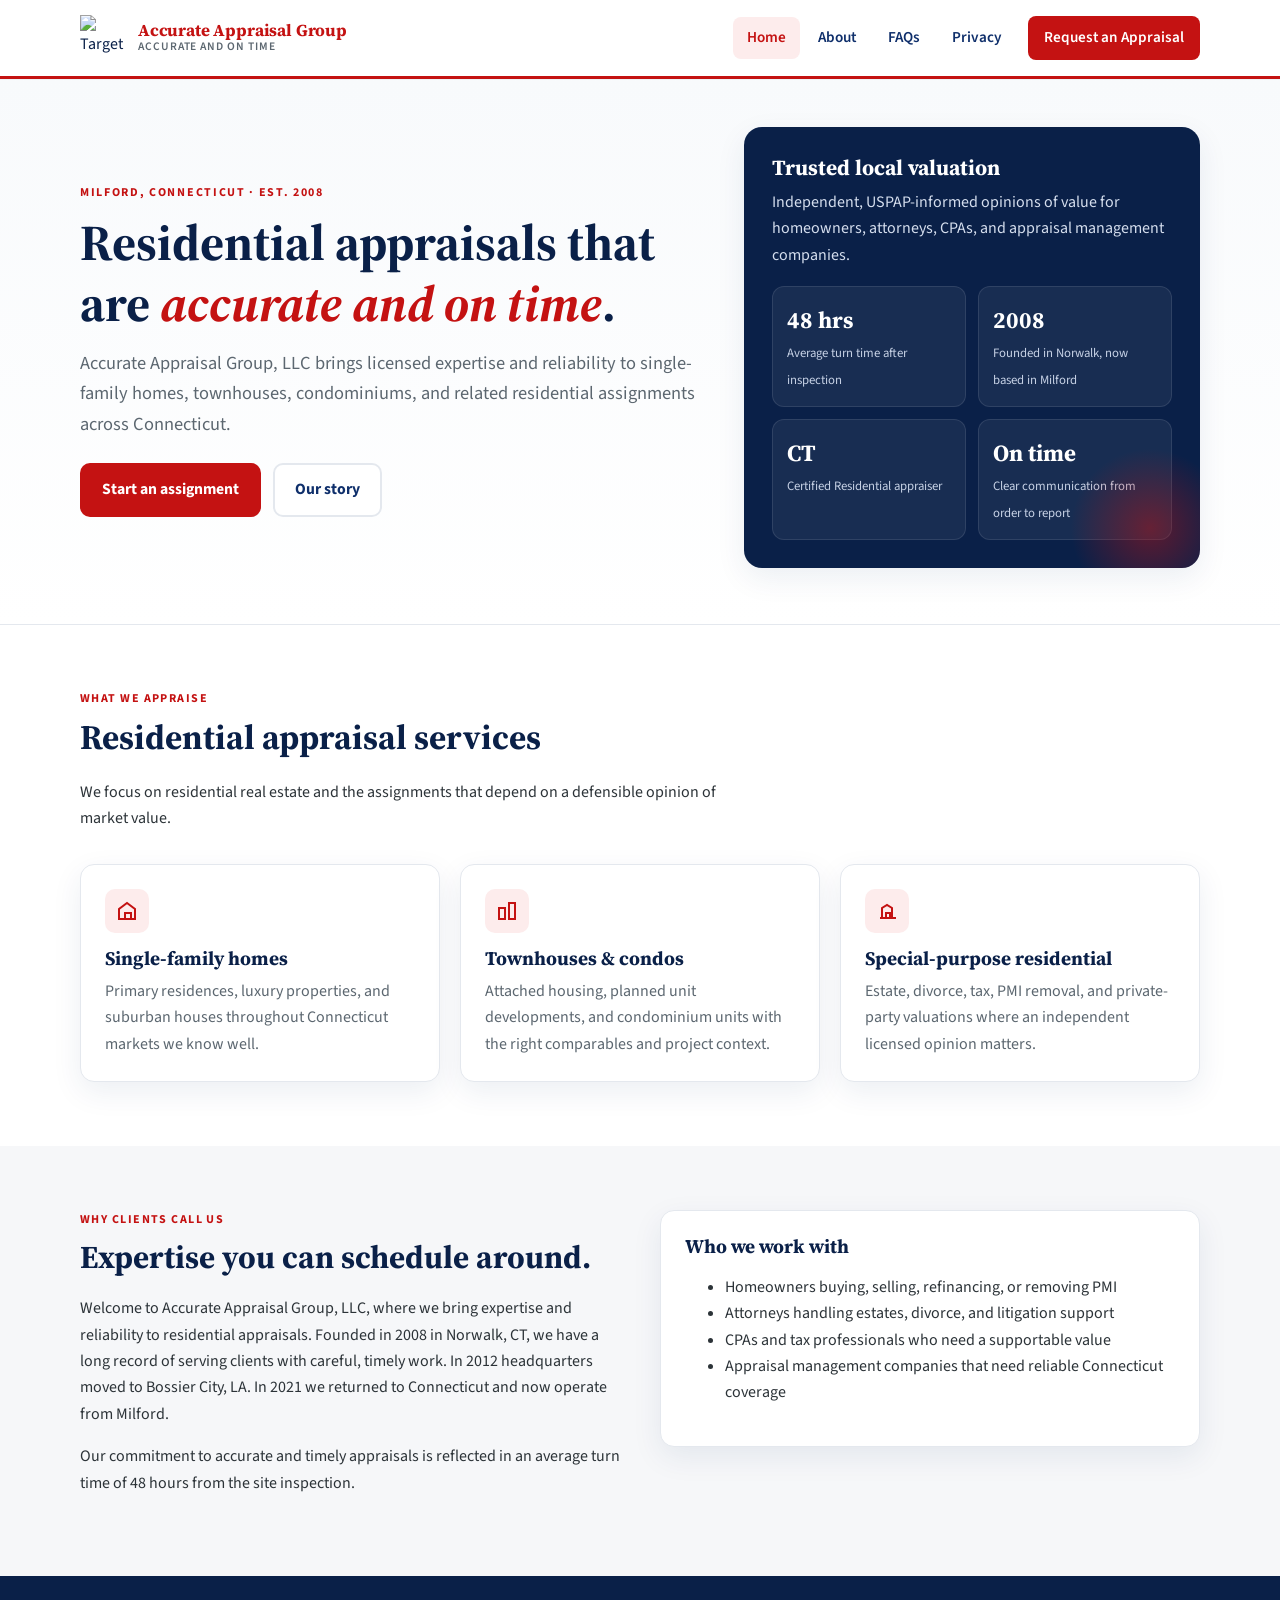
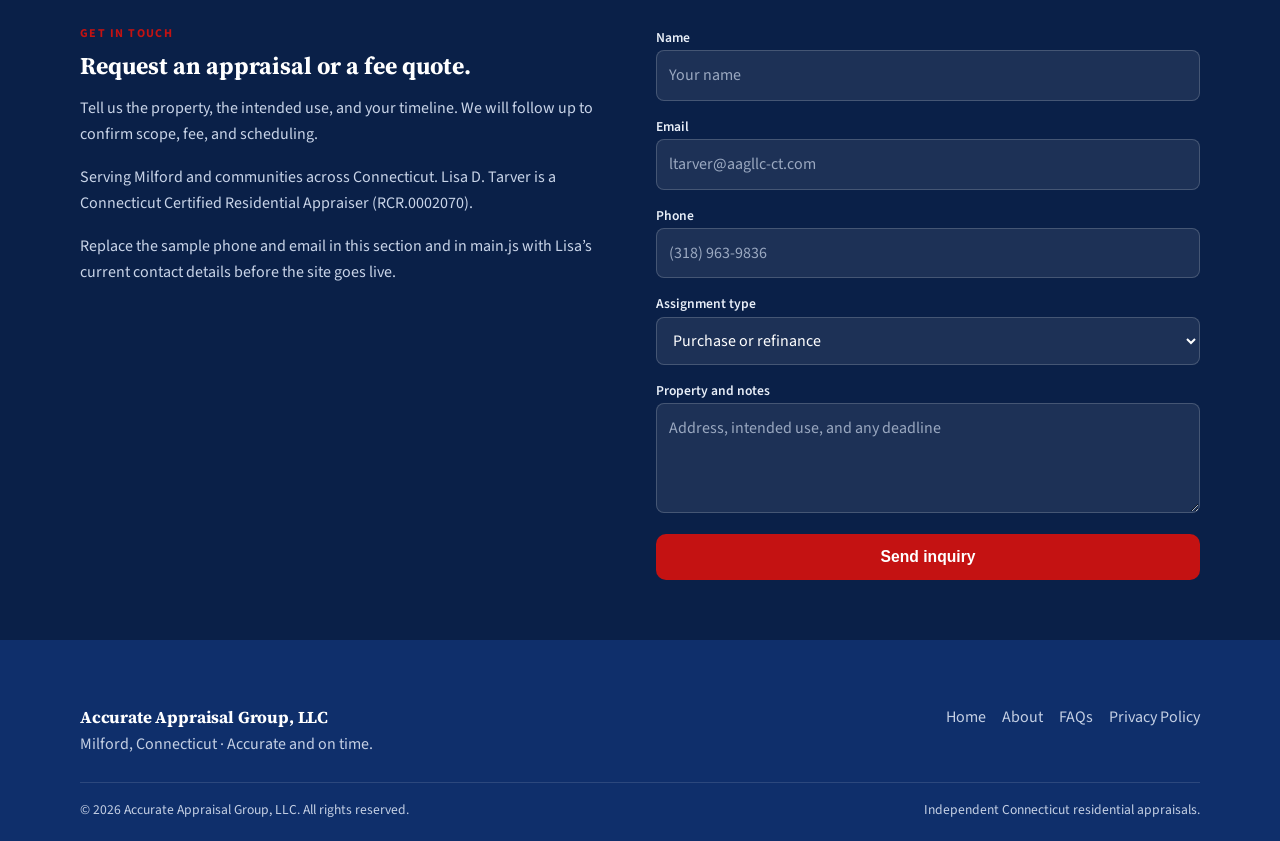
==== commit e95a18a4: "Update email and phone placeholders in index.html" ====
--- a/index.html
+++ b/index.html
@@ -130,11 +130,11 @@
           </div>
           <div>
             <label for="email">Email</label>
-            <input id="email" name="email" type="email" autocomplete="email" required placeholder="you@email.com">
+            <input id="email" name="email" type="email" autocomplete="email" required placeholder="ltarver@aagllc-ct.com">
           </div>
           <div>
             <label for="phone">Phone</label>
-            <input id="phone" name="phone" type="tel" autocomplete="tel" placeholder="(203) 000-0000">
+            <input id="phone" name="phone" type="tel" autocomplete="tel" placeholder="(318) 963-9836">
           </div>
           <div>
             <label for="type">Assignment type</label>
